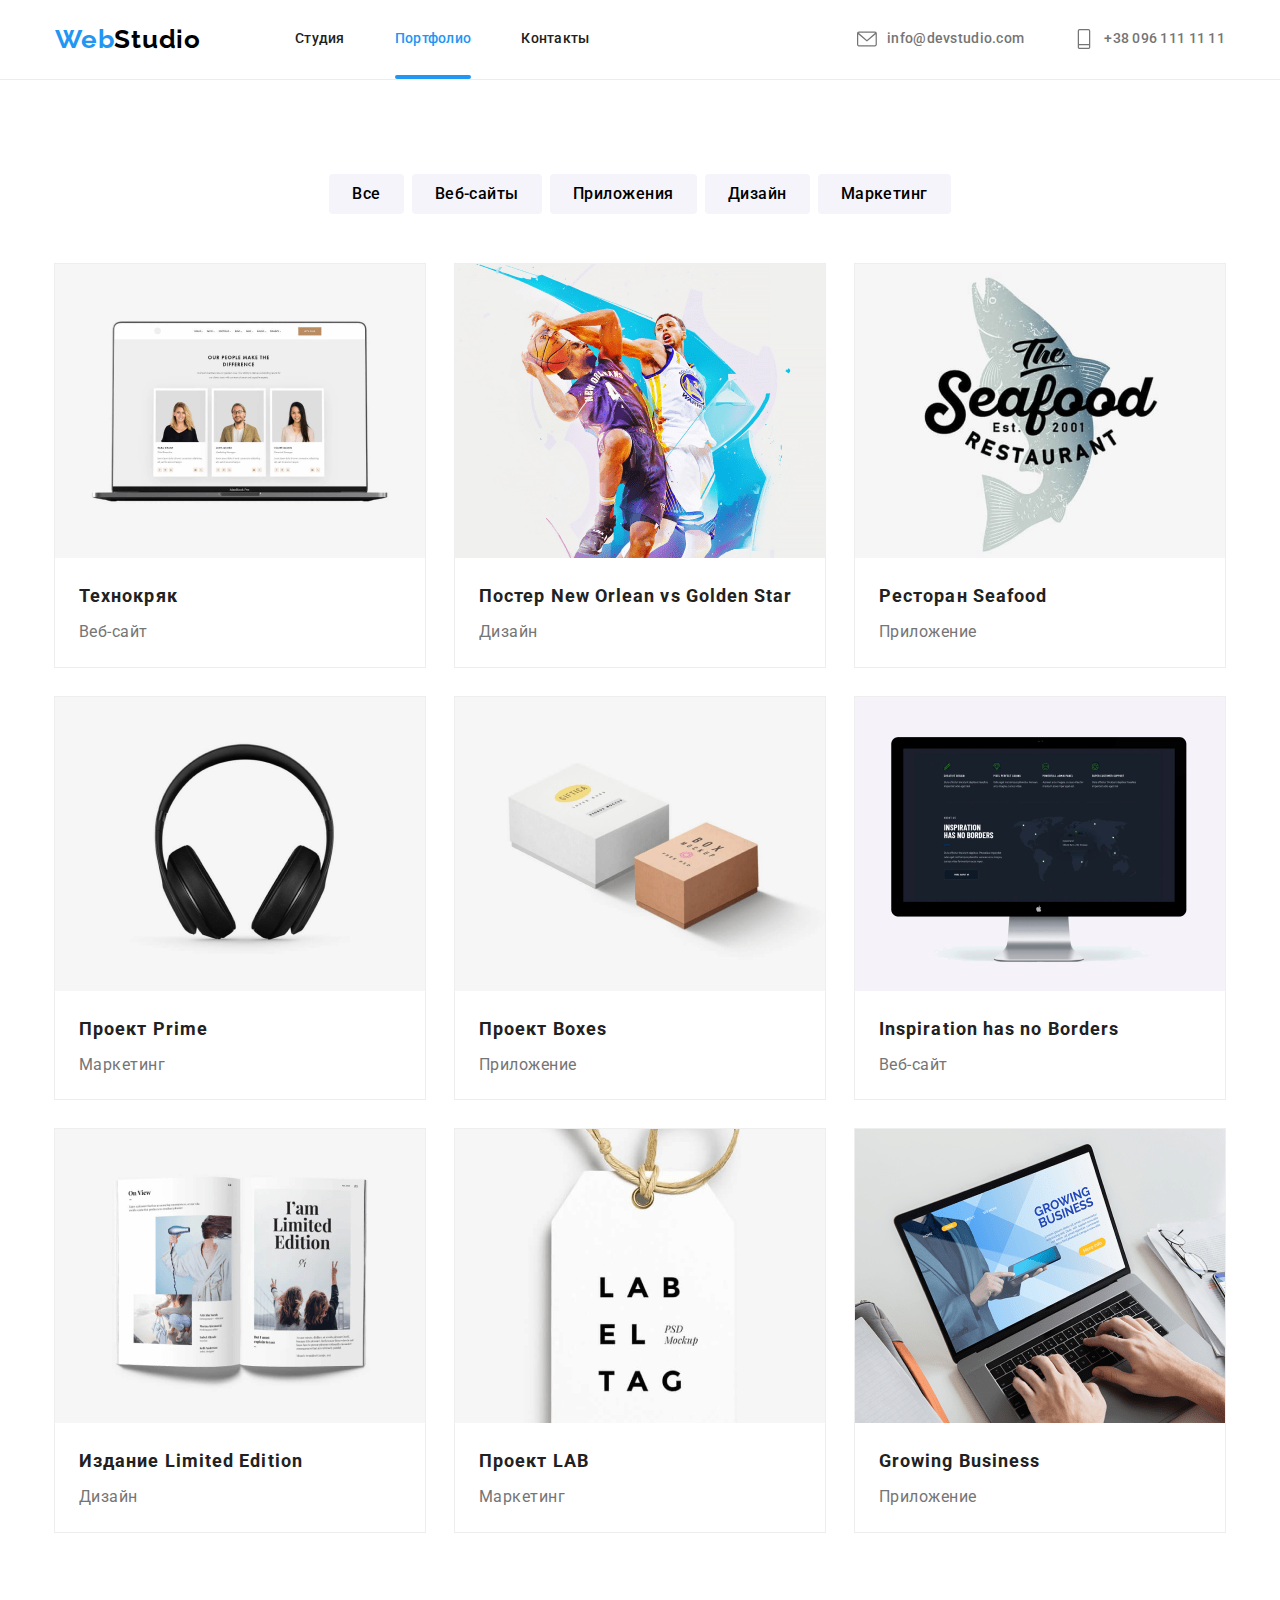
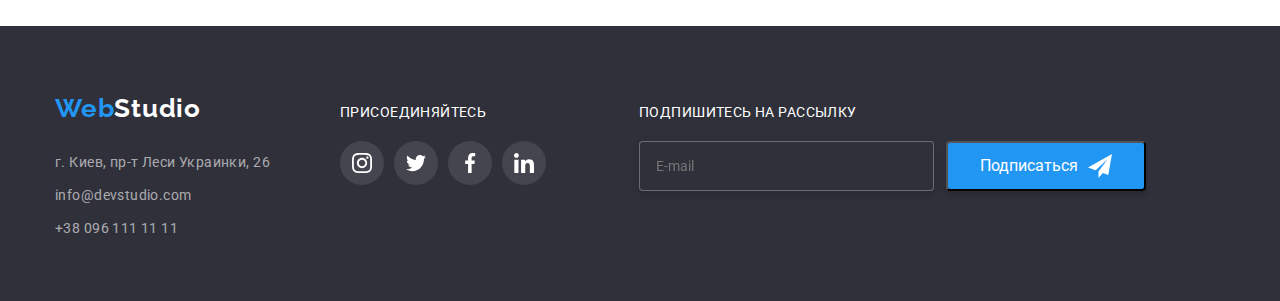
==== portfolio.html @ 21fd7cdb "Initial commit" ====
<!DOCTYPE html>
<html lang="ru">
  <head>
    <meta charset="UTF-8" />
    <meta name="viewport" content="width=device-width, initial-scale=1.0" />
    <title>Portfolio</title>
    <!-- Підключення шрифтів з google -->
    <link rel="preconnect" href="https://fonts.gstatic.com" />
    <link
      href="https://fonts.googleapis.com/css2?family=Raleway:wght@700&family=Roboto:wght@400;500;700;900&display=swap"
      rel="stylesheet"
    />
    <!-- Нормалізуєм стиль браузера за замовчуванням -->
    <link rel="stylesheet" href="./css/modern-normalize.css" />
    <!-- Підключаємо свої стилі -->
    <link rel="stylesheet" type="text/css" href="./css/styles.css" />
  </head>
  <body>
    <!------ HEADER ----------------------------------------------------------------------------->
    <header class="header">
      <div class="container page-nav">
        <!---------- ЛОГОТИП ------------------------------------------------------------------------>

        <!---------- НАВІГАЦІЯ ---------------------------------------------------------------------->

        <nav class="main-nav">
          <a class="logo" href="./index.html" lang="en"
            >Web<span class="logo-color">Studio</span></a
          >
          <ul class="site-nav">
            <li class="site-item">
              <a href="./index.html" class="site-link">Студия</a>
            </li>
            <li class="site-item">
              <a class="site-link active" href="./portfolio.html">Портфолио</a>
            </li>
            <li class="site-item">
              <a class="site-link" href="#__footer__">Контакты</a>
            </li>
          </ul>
        </nav>
        <!---------- КОНТАКТИ ------------------------------------------------------------------------>
        <ul class="contacts">
          <li class="site-item">
            <a class="contacts-item" href="mailto:info@devstudio.com">
              <svg class="contacts-svg">
                <use href="./img/svg/sprite.svg#envelope"></use>
              </svg>
              info@devstudio.com</a
            >
          </li>
          <li class="site-item">
            <a class="contacts-item" href="tel:+380961111111">
              <svg class="contacts-svg">
                <use href="./img/svg/sprite.svg#vector"></use>
              </svg>
              +38 096 111 11 11</a
            >
          </li>
        </ul>
      </div>
    </header>
    <!-------- HEADER ------------------------------------------------------------------------------------->
    <main>
      <section class="section">
        <div class="container">
          <h1 class="visually-hidden">Портфолио</h1>
          <ul class="filters-list-button">
            <li class="filters-item-button"><button type="button" class="button">Все</button></li>
            <li class="filters-item-button">
              <button type="button" class="button">Веб-сайты</button>
            </li>
            <li class="filters-item-button">
              <button type="button" class="button">Приложения</button>
            </li>
            <li class="filters-item-button">
              <button type="button" class="button">Дизайн</button>
            </li>
            <li class="filters-item-button">
              <button type="button" class="button">Маркетинг</button>
            </li>
          </ul>
          <ul class="portfolio-list">
            <li class="portfolio-item">
              <a class="portfolio-link" href="" target="_blank" rel="noreferrer noopener">
                <div class="portfolio-foto">
                  <img src="./img/WebSite.png" alt="Технокряк" width="370" height="294" />
                  <div class="portfolio-thumb">
                    <p class="thumb-text">
                      Технокряк это современная площадка распространения коронавируса. Компании
                      используют эту платформу для цифрового шпионажа и атак на защищённые сервера
                      конкурентов.
                    </p>
                  </div>
                </div>
                <div class="wrap-portfolio">
                  <h2 class="title-portfolio">Технокряк</h2>
                  <p class="portfolio-text">Веб-сайт</p>
                </div>
              </a>
            </li>
            <li class="portfolio-item">
              <a class="portfolio-link" href="" target="_blank" rel="noreferrer noopener">
                <div class="portfolio-foto">
                  <img
                    src="./img/Desing.png"
                    alt="Постер дизайн Новый Орлеан против Голден Стар"
                    width="370"
                    height="294"
                  />
                  <div class="portfolio-thumb">
                    <p class="thumb-text">
                      Технокряк это современная площадка распространения коронавируса. Компании
                      используют эту платформу для цифрового шпионажа и атак на защищённые сервера
                      конкурентов.
                    </p>
                  </div>
                </div>
                <div class="wrap-portfolio">
                  <h2 class="title-portfolio">
                    Постер <span lang="en">New Orlean vs Golden Star</span>
                  </h2>
                  <p class="portfolio-text">Дизайн</p>
                </div>
              </a>
            </li>
            <li class="portfolio-item">
              <a class="portfolio-link" href="" target="_blank" rel="noreferrer noopener">
                <div class="portfolio-foto">
                  <img
                    src="./img/annexes.png"
                    alt="Приложение ресторан морепродукты"
                    width="370"
                    height="294"
                  />
                  <div class="portfolio-thumb">
                    <p class="thumb-text">
                      Технокряк это современная площадка распространения коронавируса. Компании
                      используют эту платформу для цифрового шпионажа и атак на защищённые сервера
                      конкурентов.
                    </p>
                  </div>
                </div>
                <div class="wrap-portfolio">
                  <h2 class="title-portfolio">Ресторан <span lang="en">Seafood</span></h2>
                  <p class="portfolio-text">Приложение</p>
                </div>
              </a>
            </li>
            <li class="portfolio-item">
              <a class="portfolio-link" href="" target="_blank" rel="noreferrer noopener">
                <div class="portfolio-foto">
                  <img src="./img/Marketing.png" alt="Основной проект" width="370" height="294" />
                  <div class="portfolio-thumb">
                    <p class="thumb-text">
                      Технокряк это современная площадка распространения коронавируса. Компании
                      используют эту платформу для цифрового шпионажа и атак на защищённые сервера
                      конкурентов.
                    </p>
                  </div>
                </div>
                <div class="wrap-portfolio">
                  <h2 class="title-portfolio">Проект <span lang="en">Prime</span></h2>
                  <p class="portfolio-text">Маркетинг</p>
                </div>
              </a>
            </li>
            <li class="portfolio-item">
              <a class="portfolio-link" href="" target="_blank" rel="noreferrer noopener">
                <div class="portfolio-foto">
                  <img src="./img/annexes1.png" alt="Проект коробки" width="370" height="294" />
                  <div class="portfolio-thumb">
                    <p class="thumb-text">
                      Технокряк это современная площадка распространения коронавируса. Компании
                      используют эту платформу для цифрового шпионажа и атак на защищённые сервера
                      конкурентов.
                    </p>
                  </div>
                </div>
                <div class="wrap-portfolio">
                  <h2 class="title-portfolio">Проект <span lang="en">Boxes</span></h2>
                  <p class="portfolio-text">Приложение</p>
                </div>
              </a>
            </li>
            <li class="portfolio-item">
              <a class="portfolio-link" href="" target="_blank" rel="noreferrer noopener">
                <div class="portfolio-foto">
                  <img
                    src="./img/WebSite1.png"
                    alt="Inspiration has no Borders"
                    width="370"
                    height="294"
                  />
                  <div class="portfolio-thumb">
                    <p class="thumb-text">
                      Технокряк это современная площадка распространения коронавируса. Компании
                      используют эту платформу для цифрового шпионажа и атак на защищённые сервера
                      конкурентов.
                    </p>
                  </div>
                </div>
                <div class="wrap-portfolio">
                  <h2 class="title-portfolio" lang="en">Inspiration has no Borders</h2>
                  <p class="portfolio-text">Веб-сайт</p>
                </div>
              </a>
            </li>
            <li class="portfolio-item">
              <a class="portfolio-link" href="" target="_blank" rel="noreferrer noopener">
                <div class="portfolio-foto">
                  <img
                    src="./img/Desing1.png"
                    alt="Издание Ограниченный выпуск"
                    width="370"
                    height="294"
                  />
                  <div class="portfolio-thumb">
                    <p class="thumb-text">
                      Технокряк это современная площадка распространения коронавируса. Компании
                      используют эту платформу для цифрового шпионажа и атак на защищённые сервера
                      конкурентов.
                    </p>
                  </div>
                </div>
                <div class="wrap-portfolio">
                  <h2 class="title-portfolio">Издание <span lang="en">Limited Edition</span></h2>
                  <p class="portfolio-text">Дизайн</p>
                </div>
              </a>
            </li>
            <li class="portfolio-item">
              <a class="portfolio-link" href="" target="_blank" rel="noreferrer noopener">
                <div class="portfolio-foto">
                  <img src="./img/Marketing1.png" alt="Проект лаб" width="370" height="294" />
                  <div class="portfolio-thumb">
                    <p class="thumb-text">
                      Технокряк это современная площадка распространения коронавируса. Компании
                      используют эту платформу для цифрового шпионажа и атак на защищённые сервера
                      конкурентов.
                    </p>
                  </div>
                </div>
                <div class="wrap-portfolio">
                  <h2 class="title-portfolio">Проект <span lang="en">LAB</span></h2>
                  <p class="portfolio-text">Маркетинг</p>
                </div>
              </a>
            </li>
            <li class="portfolio-item">
              <a class="portfolio-link" href="" target="_blank" rel="noreferrer noopener">
                <div class="portfolio-foto">
                  <img src="./img/annexes2.png" alt="Растущий бизнес" width="370" height="294" />
                  <div class="portfolio-thumb">
                    <p class="thumb-text">
                      Технокряк это современная площадка распространения коронавируса. Компании
                      используют эту платформу для цифрового шпионажа и атак на защищённые сервера
                      конкурентов.
                    </p>
                  </div>
                </div>
                <div class="wrap-portfolio">
                  <h2 class="title-portfolio" lang="en">Growing Business</h2>
                  <p class="portfolio-text">Приложение</p>
                </div>
              </a>
            </li>
          </ul>
        </div>
      </section>
    </main>
    <!--MAIN ---------------------------------------------------------------------------------------->
    <!--Підвал ---------------------------------------------------------------------------------------->
    <footer class="footer" id="__footer__">
      <div class="footer-box container">
        <div>
          <a class="logo-footer" href="/">Web<span class="logo-footer-color">Studio</span></a>
          <address class="anddres-footer">
            <ul class="footer-list">
              <li class="footer-item">
                <a
                  class="footer-text"
                  href="https://goo.gl/maps/a66LDwwVaXXeTYJA7"
                  target="_blank"
                  rel="noreferrer noopener"
                  >г. Киев, пр-т Леси Украинки, 26</a
                >
              </li>
              <li class="footer-item">
                <a class="footer-text" href="mailto:info@devstudio.com">info@devstudio.com</a>
              </li>
              <li class="footer-item">
                <a class="footer-text" href="tel:+380961111111">+38 096 111 11 11</a>
              </li>
            </ul>
          </address>
        </div>
        <!-- Приєднуйтеся -------------------------------------------------------------------------------->
        <div class="right-box">
          <p class="join-text">присоединяйтесь</p>
          <ul class="join-list">
            <li class="join-item">
              <a class="join-link" href="" target="_blank" rel="noreferrer noopener">
                <svg class="join-svg" width="20" height="20">
                  <use href="./img/svg/sprite.svg#instagram"></use>
                </svg>
              </a>
            </li>
            <li class="join-item">
              <a class="join-link" href="" target="_blank" rel="noreferrer noopener">
                <svg class="join-svg" width="20" height="20">
                  <use href="./img/svg/sprite.svg#twitter"></use>
                </svg>
              </a>
            </li>
            <li class="join-item">
              <a class="join-link" href="" target="_blank" rel="noreferrer noopener">
                <svg class="join-svg" width="20" height="20">
                  <use href="./img/svg/sprite.svg#facebook"></use>
                </svg>
              </a>
            </li>
            <li class="join-item">
              <a class="join-link" href="" target="_blank" rel="noreferrer noopener">
                <svg class="join-svg" width="20" height="20">
                  <use href="./img/svg/sprite.svg#linkedin"></use>
                </svg>
              </a>
            </li>
          </ul>
        </div>
         <div class="form-subscribe">
          <form class="form-subscribe-list js-speaker-form" autocomplete="off">
            <div class="form-subscribe-field form-subscribe-fields">
              <label class="form-subscribe-label join-text" for="mail"
                >Подпишитесь на рассылку</label
              >
              <input
                class="form-subscribe-input"
                tupe="email"
                name="mail"
                id="mail"
                autocomplete="email"
                placeholder="E-mail"
              />
            </div>
            <button class="form-subscribe-button" type="submit">
              Подписаться
              <svg class="form-subscribe-svg" width="24" height="24">
                <use href="./img/svg/sprite.svg#icon-send"></use>
              </svg>
            </button>
          </form>
        </div>
      </div>
    </footer>
      </div>
    </footer>
    <!--Підвал ---------------------------------------------------------------------------------------->
  </body>
</html>
---- css/styles.css ----
:root {
  /* COLOR */
  /* ЛОГОТИП */
  --brand-color: #2196f3;
  --brand-black-color: #000000;
  /* ЗАГОЛОВКИ */
  --secondary-bg-color: #212121;
  /* ПРОСТИЙ ТЕКСТ */
  --primary-text-color: #757575;
  /* БАНЕР */
  --banner-color: #2f303a;
  /**/
  --white-color: #ffffff;
  /*PORTFOLIO BUTTON*/
  --pot-button-color: #f5f4fa;

  --social--color: #afb1b8;

  --cubic: cubic-bezier(0.4, 0, 0.2, 1);
  --t250: 250ms;
}

html {
  scroll-behavior: smooth;
}

body {
  color: var(--primary-text-color);
  background: var(--white-color);

  font-family: 'roboto', sans-serif;
  font-weight: 400;
  font-size: 14px;
  line-height: 1.71;
  letter-spacing: 0.03em;
  margin: 0 auto;
}

/* img робим блочним */
img {
  display: block;
  max-width: 100%;
  height: auto;
}

a {
  /* Забераєм декоративні лінії */
  text-decoration: none;
  display: inline-block;
}

/* Забераєм вид маркера та відступи*/
ul {
  list-style-type: none;
  margin: 0;
  padding: 0;
}

h1,
h2,
h3,
h4,
p {
  margin: 0;
  padding: 0;
}

.container {
  width: 1200px;
  margin: 0 auto;
  padding: 0 15px;
}

.section {
  padding: 94px 0;
}
/*----------------------------------------------------------*/
/*--------------------------HEADER--------------------------*/
/*----------------------------------------------------------*/
.header {
  padding-top: 24px;
  padding-bottom: 24px;
  border-bottom: 1px solid #ececec;
}
/* ЛОГОТИП */
.page-nav {
  display: flex;
  align-items: center;
}

.logo {
  font-family: 'raleway', sans-serif;
  font-weight: 700;
  font-size: 26px;
  line-height: 1.19;
  letter-spacing: 0.03em;
  color: var(--brand-color);
  margin-right: 94px;
}

.logo-color {
  color: var(--brand-black-color);
}

/* НАВІГАЦІЯ */
.main-nav {
  display: flex;
}

.site-nav {
  display: flex;
  align-items: center;
}

.site-nav .site-item:not(:last-child) {
  margin-right: 50px;
}

.site-item {
  position: relative;
}

.site-link {
  display: block;

  color: var(--secondary-bg-color);

  font-weight: 500;
  line-height: 1.14;
  letter-spacing: 0.02em;
  transition: color var(--t250) var(--cubic);
}

.site-link.active::after {
  position: absolute;
  content: '';
  width: 100%;
  height: 4px;
  top: 44px;
  left: 0;

  border-radius: 2px;
  background: var(--brand-color);
}

.site-link:hover,
.site-link:focus {
  color: var(--brand-color);
}

.active {
  color: var(--brand-color);
}

/* КОНТАКТИ */
.contacts {
  display: flex;
  margin-left: auto;
}

.contacts .site-item:not(:last-child) {
  margin-right: 50px;
}

.contacts-item {
  display: flex;
  align-items: center;
  color: var(--primary-text-color);
  fill: var(--primary-text-color);

  font-weight: 500;
  line-height: 1.14;
  letter-spacing: 0.02em;

  transition: color var(--t250) var(--cubic);
}

.contacts-svg {
  width: 20px;
  height: 20px;
  margin-right: 10px;
}

/*  Задаём значения перехода
  -- Властивість--
  transition-property: background-color, transform;
  --Проміжок часу, протягом якого повинен відбутися перехід--
  transition-duration: var(--t250);
  --Швидкість переходу властивості від одного значення до іншого за час--
  transition-timing-function: linear;
  --Затримка, після якої почнеться анімація переходу--
  transition-delay: 500ms;
  */

.contacts-item:hover .contacts-svg,
.contacts-item:focus .contacts-svg {
  animation: contact-animation 2000ms infinite alternate ease-in-out var(--t250);
}

@keyframes contact-animation {
  0% {
    transform: rotateY(0deg);
  }

  100% {
    transform: rotateY(360deg);
  }
}

/*----- HOVER FOCUS ------*/

.contacts-item:hover,
.contacts-item:focus {
  color: var(--brand-color);
  fill: var(--brand-color);
}

/* ---Animation----- */
.backdrop {
  opacity: 1;
  position: fixed;
  top: 0;
  left: 0;
  width: 100%;
  height: 100%;
  background: rgba(0, 0, 0, 0.2);
  transition: opacity var(--t250) var(--cubic), visibility var(--t250) var(--cubic);
}

.backdrop.is-hidden {
  opacity: 0;
  visibility: hidden;
  pointer-events: none;
}

.modal {
  position: absolute;
  top: 50%;
  left: 50%;
  transform: translate(-50%, -50%);
  min-height: 581px;
  min-width: 528px;
  background-color: var(--white-color);
  border-radius: 4px;
  transform: translate(-50%, -50%) scale(1);
  transition: transform var(--t250) var(--cubic);
}

.backdrop.is-hidden .modal {
  transform: translate(-50%, -50%) scale(1.5);
}

.modal-botton {
  position: fixed;
  display: flex;
  align-items: center;
  justify-content: center;
  top: 14px;
  right: 14px;
  width: 30px;
  height: 30px;
  border-radius: 50%;
  border: 1px solid rgba(0, 0, 0, 0.1);
  cursor: pointer;
  transition: transform var(--t250) var(--cubic), background-color var(--t250) var(--cubic);
}

.modal-botton:hover,
.modal-botton:focus {
  transform: scale(1.25);
  border: 1px solid var(--brand-color);
}

.form-modal {
  display: flex;
  align-items: center;
  flex-direction: column;
  justify-content: center;
  padding: 40px;
}

.form-title {
  margin-bottom: 12px;
  font-size: 20px;
  line-height: 1.15;
  letter-spacing: 0.03em;

  color: var(--banner-color);
}

.form-modal-field {
  display: flex;
  flex-direction: column;
  margin-bottom: 10px;
}

.form-modal-input {
  width: 448px;
  height: 40px;
  border: 1px solid rgba(33, 33, 33, 0.2);
  box-sizing: border-box;
  border-radius: 4px;
  outline: none;
}

.comment-modal {
  width: 448px;
  height: 120px;
}

.form-modal-field {
  position: relative;
}

.form-modal-input {
  padding: 12px 11px 11px 28px;
  transition: border var(--t250) var(--cubic);
}

.form-modal-name {
  position: absolute;
  display: inline-block;
  top: 54%;
  left: 2%;
  transition: fill var(--t250) var(--cubic);
}

.form-modal-input:focus {
  border: 1px solid var(--brand-color);
}

.form-modal-input:focus + .form-modal-name {
  fill: var(--brand-color);
}

.form-modal-comment {
  display: flex;
  flex-direction: column;
  margin-bottom: 20px;
}

.comment-modal {
  padding: 12px 16px;
  border: 1px solid rgba(33, 33, 33, 0.2);
  box-sizing: border-box;
  border-radius: 4px;
  outline: none;
  transition: border var(--t250) var(--cubic);
}

.comment-modal:focus {
  border: 1px solid var(--brand-color);
}

.form-checkbox {
  display: flex;
  align-items: center;
  margin-bottom: 30px;
}

.form-checkbox-policy {
  display: inline-block;
  margin-right: 7px;
  width: 16px;
  height: 17px;
  border-color: var(--secondary-bg-color);
  cursor: pointer;
}

.form-checkbox-text {
  font-size: 14px;
  line-height: 1.71;
  letter-spacing: 0.03em;

  color: var(--primary-text-color);
}

.form-checkbox-link {
  color: var(--brand-color);
  text-decoration: underline;
}

.form-button {
  width: 200px;
  height: 50px;
  background-color: var(--brand-color);
  box-shadow: 0px 4px 4px rgba(0, 0, 0, 0.15);
  border-radius: 4px;
  color: var(--white-color);
  cursor: pointer;
  transition: background var(--t250) var(--cubic);
  transition: box-shadow var(--t250) var(--cubic);
}

.form-button:hover {
  background: #188ce8;
  box-shadow: 0px 4px 4px rgba(0, 0, 0, 0.15);
  border-radius: 4px;
}
/*--------------------------HEADER--------------------------*/
/*---------------------------------------------------------*/
/*--------------------------MAIN---------------------------*/
/*-----HERO------*/
.hero {
  background-color: var(--banner-color);
  color: var(--white-color);

  align-items: center;
  border: transparent;
  text-align: center;
  padding-top: 200px;
  padding-bottom: 200px;
}

.hero-img {
  max-width: 1600px;
  height: 600px;
  margin-left: auto;
  margin-right: auto;
  background-image: linear-gradient(rgba(47, 48, 58, 0.4), rgba(47, 48, 58, 0.4)),
    url(../img/hero.jpg);
  background-size: cover;
  background-repeat: no-repeat;
  background-position: center;
}

.hero-title {
  margin-bottom: 30px;

  font-weight: 900;
  line-height: 1.36;
  font-size: 44px;
  letter-spacing: 0.06em;
  text-transform: uppercase;
}

.hero-button {
  display: inline-block;
  padding: 10px 32px;
  box-shadow: 0px 4px 4px rgba(0, 0, 0, 0.15);
  border-radius: 8px;

  font-weight: 700;
  font-size: 16px;
  line-height: 1.87;
  letter-spacing: 0.06em;
  cursor: pointer;

  background-color: var(--brand-color);
  color: var(--white-color);

  transition: background-color var(--t250) var(--cubic);
}

.hero-button:hover,
.hero-button:focus {
  background-color: var(--brand-color);
}

/* ---ОСОБЛИВОСТІ---*/
.visually-hidden {
  position: absolute;
  clip: rect(0 0 0 0);
  width: 1px;
  height: 1px;
  margin: -1px;
}

.features-list {
  display: flex;
}

.features-item:not(:last-child) {
  margin-right: 30px;
}

.features-svg {
  display: flex;
  align-items: center;
  justify-content: center;
  width: 100%;
  height: 120px;
  margin-bottom: 30px;
  background-color: var(--pot-button-color);
  border-radius: 4px;
}

.features-title {
  margin-bottom: 10px;

  font-weight: 700;
  line-height: 1.14;
  text-transform: uppercase;
  color: var(--secondary-bg-color);
}

.features-text {
  color: var(--primary-text-color);
}

/*---ЧИМ МИ ЗАЙМАЄМСЯ---*/
.work-section {
  padding-top: 0;
}

.work-list {
  display: flex;
  justify-content: space-between;
}

.work-item {
  position: relative;
}

.work-label {
  display: flex;
  bottom: 0;
  position: absolute;
  width: 370px;
  height: 70px;
  align-items: center;
  justify-content: center;

  background: rgba(47, 48, 58, 0.8);
}

.work-label-text {
  color: var(--white-color);
}

/*---НАША КОМАНДА---------------------------*/
.section-team {
  font-size: 14px;
  line-height: 1.14;
  text-align: center;
  letter-spacing: 0.03em;
  background: #f5f4fa;
}

.work-title {
  margin-bottom: 35px;

  color: var(--secondary-bg-color);

  font-weight: 700;
  font-size: 36px;
  line-height: 1.16;
  text-align: center;
}

.team-list {
  display: flex;
  flex-wrap: wrap;
  margin-left: -30px;
  margin-top: -30px;
}

.team-item {
  margin-left: 30px;
  margin-top: 30px;

  background: var(--white-color);

  box-shadow: 0px 1px 3px rgba(0, 0, 0, 0.12), 0px 1px 1px rgba(0, 0, 0, 0.14),
    0px 2px 1px rgba(0, 0, 0, 0.2);
  border-radius: 0px 0px 4px 4px;
}

.wrap-team {
  padding-top: 30px;
  padding-bottom: 30px;
}

.team-title {
  margin-bottom: 10px;
  font-weight: 500;
  font-size: 16px;
  line-height: 1.18;
  text-align: center;
  color: var(--secondary-bg-color);
}

.team-text {
  margin-bottom: 16px;

  font-size: 16px;
  line-height: 1.18;
  text-align: center;
  color: var(--primary-text-color);
}

.social-list {
  display: flex;
  justify-content: space-between;
  padding-right: 32px;
  padding-left: 32px;
}

.social-link {
  display: flex;
  width: 44px;
  height: 44px;
  border-radius: 50%;
  justify-content: center;
  align-items: center;
  color: var(--primary-icon-color);
  fill: var(--social--color);
}

/*------Animation-------------------*/
.social-link {
  /*
  transition-property: background-color;
  transition-duration: var(--t250);
  transition-timing-function: var(--cubic);
  transition-delay: 200ms;
  */
  transition: background-color var(--t250) var(--cubic), fill var(--t250) var(--cubic);
}

.social-link:hover,
.social-link:focus {
  background-color: var(--brand-color);
  fill: var(--white-color);
}

/* ---------Постоянные клиенты ------*/
.clients-list {
  display: flex;
  justify-content: space-between;
}

.clients-item {
  cursor: pointer;
}

.clients-link {
  display: flex;
  width: 170px;
  height: 92px;
  justify-content: center;
  align-items: center;
  border: 1px solid var(--social--color);
  box-sizing: border-box;
  border-radius: 4px;
  fill: var(--social--color);
  transition: border-color var(--t250) var(--cubic), fill var(--t250) var(--cubic);
}

.clients-link:hover,
.clients-link:focus {
  border: 1px solid var(--brand-color);
  fill: var(--brand-color);
}
/* ----------------------FOOTER-------------------*/
.footer {
  display: flex;
  padding: 60px 0;

  background-color: var(--banner-color);
}

.footer-box {
  display: flex;
  align-items: baseline;
}

.logo-footer {
  margin-bottom: 20px;

  color: var(--brand-color);

  font-family: Raleway;
  font-weight: bold;
  font-size: 26px;
  line-height: 1, 19;
  letter-spacing: 0.03em;
  cursor: default;
}

.addres-footer {
  font-style: normal;
}

.logo-footer-color {
  color: var(--white-color);
}

.footer-text {
  color: rgba(255, 255, 255, 0.6);

  line-height: 1.71;
  letter-spacing: 0.03em;
  font-style: normal;
  cursor: pointer;
  transition: color var(--t250) var(--cubic);
}

.footer-item {
  margin-bottom: 9px;
}

.footer-item:nth-child(3n) {
  margin-bottom: 0;
}

.footer-text:hover,
.footer-text:focus {
  color: var(--white-color);
}
/*---Приєднуйтеся -----*/
.right-box {
  margin-left: 70px;
}

.join-text {
  margin-bottom: 20px;
  color: var(--white-color);

  font-size: 14px;
  line-height: 1.14;
  letter-spacing: 0.03em;
  text-transform: uppercase;
}

.join-list {
  display: flex;
  justify-content: space-between;
}

.join-link {
  display: flex;
  width: 44px;
  height: 44px;
  cursor: pointer;

  border-radius: 50%;
  justify-content: center;
  align-items: center;
  fill: var(--white-color);
  background: rgba(255, 255, 255, 0.1);

  transition: background-color var(--t250) var(--cubic);
}

.join-item {
  margin-right: 10px;
}

.join-item:nth-child(4n) {
  margin-right: 0;
}

.join-link:hover,
.join-link:focus {
  background-color: var(--brand-color);
}
/*-------- FORM ------------*/
.form-subscribe {
  margin-left: 93px;
}

.form-subscribe-list {
  display: flex;
  align-items: flex-end;
}

.form-subscribe-field {
  display: flex;
  flex-direction: column;
}

.form-subscribe-field input {
  padding-left: 16px;
  padding-top: 15px;
  padding-bottom: 15px;
}

.form-subscribe-input {
  width: 295px;
  height: 50px;
  margin-right: 12px;

  border: 1px solid rgba(255, 255, 255, 0.3);
  box-sizing: border-box;
  filter: drop-shadow(0px 4px 4px rgba(0, 0, 0, 0.15));
  border-radius: 4px;
  background-color: var(--banner-color);
}

.form-subscribe-label input::placeholder {
  font-size: 16px;
  line-height: 1.25;

  color: rgba(255, 255, 255, 0.6);
}

.form-subscribe-button {
  display: flex;
  align-items: center;
  justify-content: center;
  width: 200px;
  height: 50px;
  cursor: pointer;

  font-size: 16px;
  line-height: 1.87;

  background: #2196f3;
  box-shadow: 0px 4px 4px rgba(0, 0, 0, 0.15);
  border-radius: 4px;
  color: var(--white-color);
}

.form-subscribe-svg {
  margin-left: 10px;
  fill: var(--white-color);
}
/*-------------------------------------------------*/
/* -------------------PORTFOLIO--------------------*/
/*-------------------------------------------------*/
/*----- MAIТN-------------------------------------*/
.filters-list-button {
  display: flex;
  margin-bottom: 50px;
  justify-content: center;
}

.filters-item-button:not(:last-child) {
  margin-right: 8px;
}
.button {
  display: inline-block;
  padding: 6px 22px;
  border: 1px solid transparent;
  border-radius: 4px;

  background-color: var(--pot-button-color);

  text-align: center;
  font-weight: 500;
  font-size: 16px;
  line-height: 1.62;
  letter-spacing: 0.03em;
  cursor: pointer;

  transition: background-color var(--t250) var(--cubic), color var(--t250) var(--cubic);
}

.button:hover,
.button:focus {
  background-color: var(--brand-color);
  color: var(--white-color);
  box-shadow: 0px 3px 1px rgba(0, 0, 0, 0.1), 0px 1px 2px rgba(0, 0, 0, 0.08),
    0px 2px 2px rgba(0, 0, 0, 0.12);
  border-radius: 4px;
}

.portfolio-list {
  display: flex;
  flex-wrap: wrap;
  margin-left: -30px;
  margin-top: -30px;
}

.portfolio-item {
  margin-left: 30px;
  margin-top: 30px;
  outline: 1px solid #eeeeee;
}

.portfolio-link {
  display: flex;
  flex-direction: column;
}

.portfolio-thumb:hover,
.portfolio-thumb:focus {
  opacity: 1;
}

.portfolio-foto {
  position: relative;
  overflow: hidden;
}

.portfolio-thumb {
  display: inline-block;
  content: '';

  position: absolute;
  top: 0;
  left: 0;
  width: 100%;
  height: 100%;

  background: rgba(33, 150, 243, 0.9);
  transform: translateY(100%);
  transition: transform var(--t250) var(--cubic);
}

.portfolio-link:hover .portfolio-thumb,
.portfolio-link:focus .portfolio-thumb {
  transform: translateY(0);
}

.thumb-text {
  padding: 63px 24px;
  font-family: Roboto;
  font-style: normal;
  font-weight: normal;
  font-size: 18px;
  line-height: 1.56;
  letter-spacing: 0.03em;

  color: var(--white-color);

  opacity: 0;
  transition: opacity var(--t250) var(--cubic), box-shadow var(--t250) var(--cubic);
}

.portfolio-link:hover .thumb-text,
.portfolio-link:focus .thumb-text {
  opacity: 1;
}

.portfolio-link:hover,
.portfolio-link:focus {
  outline: 1px solid #eeeeee;
  box-sizing: border-box;
  box-shadow: 0px 1px 1px rgba(0, 0, 0, 0.12), 0px 4px 4px rgba(0, 0, 0, 0.06),
    1px 4px 6px rgba(0, 0, 0, 0.16);
}

.wrap-portfolio {
  padding: 20px 24px;
}
.title-portfolio {
  margin-bottom: 4px;

  color: var(--secondary-bg-color);

  font-weight: 700;
  font-size: 18px;
  line-height: 2;
  letter-spacing: 0.06em;
}

.portfolio-text {
  color: var(--primary-text-color);

  font-size: 16px;
  line-height: 1.8;
  letter-spacing: 0.03em;
}
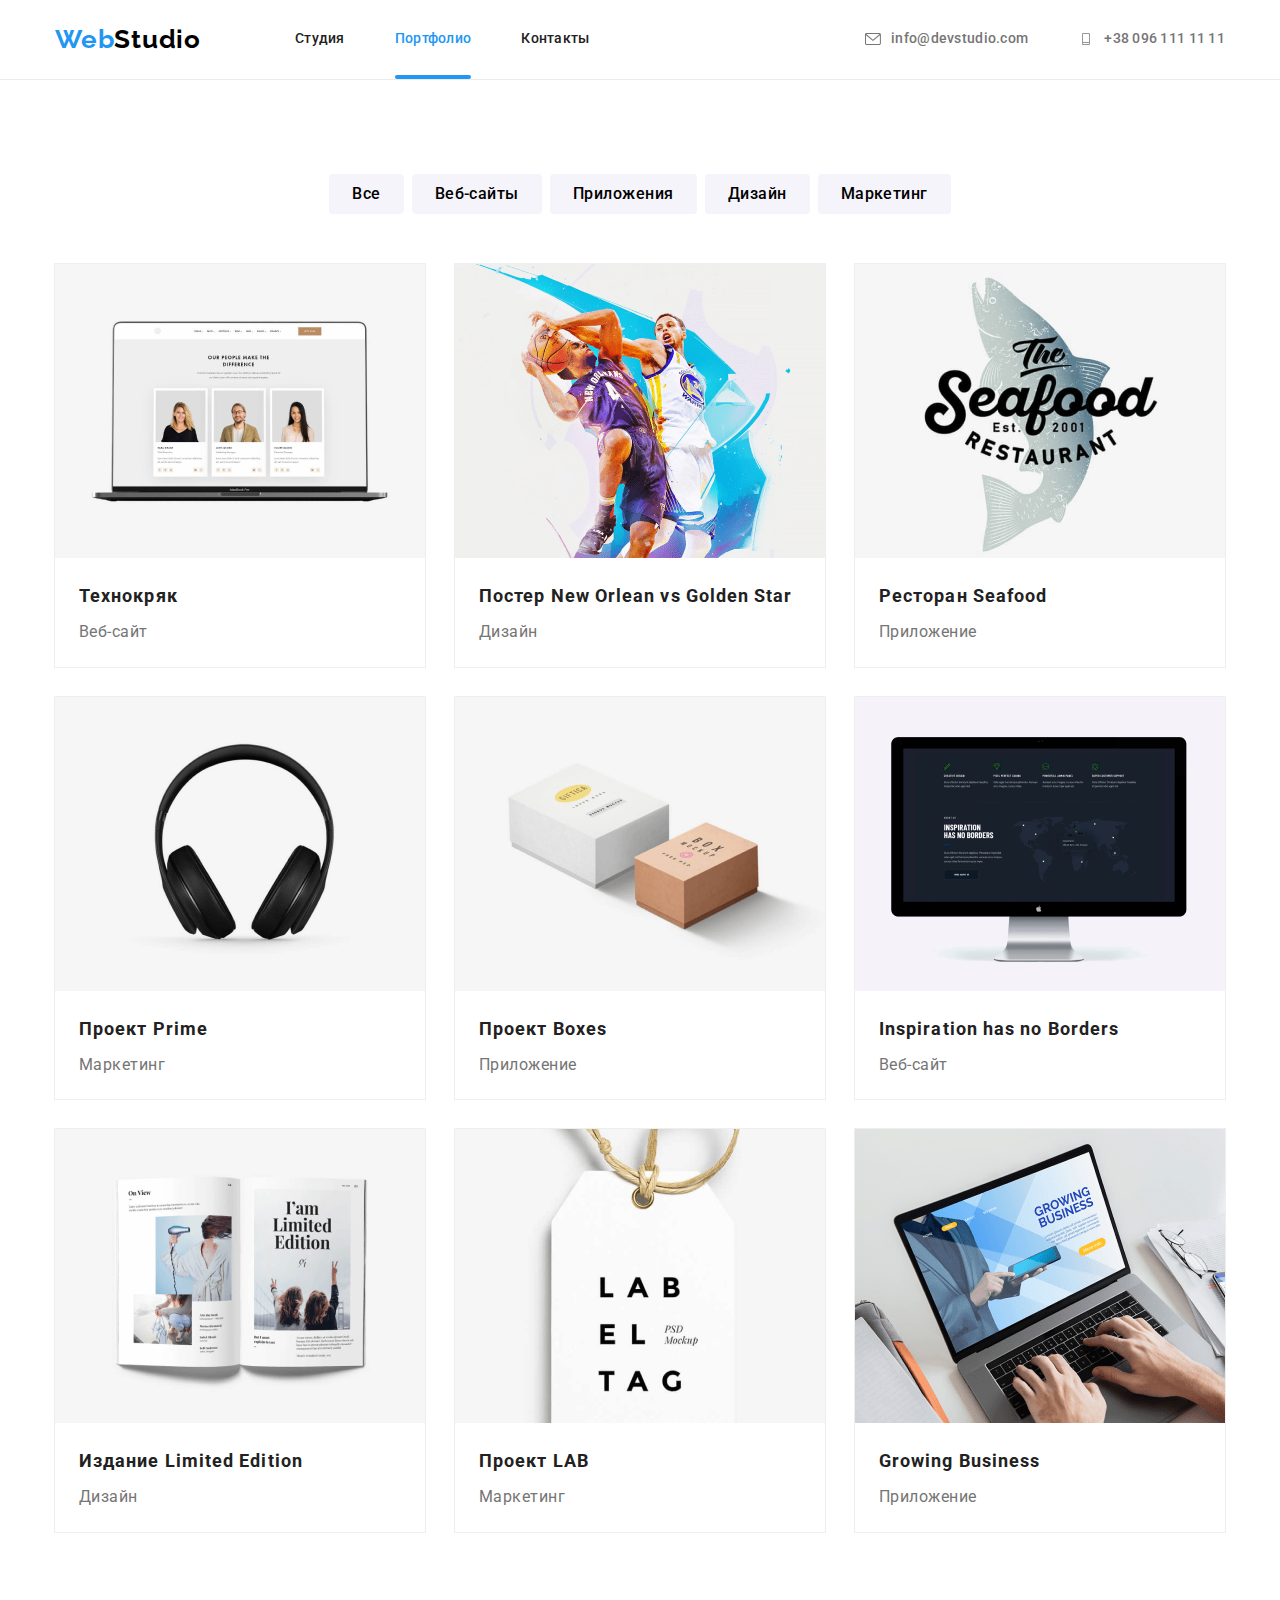
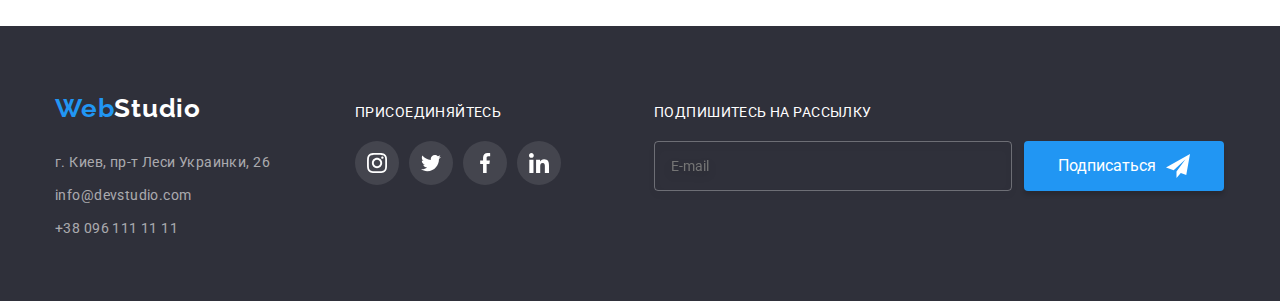
==== commit eee4ea59: "add + fixsed" ====
--- a/portfolio.html
+++ b/portfolio.html
@@ -43,7 +43,7 @@
         <ul class="contacts">
           <li class="site-item">
             <a class="contacts-item" href="mailto:info@devstudio.com">
-              <svg class="contacts-svg">
+              <svg class="contacts-svg" width="16" height="12">
                 <use href="./img/svg/sprite.svg#envelope"></use>
               </svg>
               info@devstudio.com</a
@@ -51,7 +51,7 @@
           </li>
           <li class="site-item">
             <a class="contacts-item" href="tel:+380961111111">
-              <svg class="contacts-svg">
+              <svg class="contacts-svg" width="16" height="12">
                 <use href="./img/svg/sprite.svg#vector"></use>
               </svg>
               +38 096 111 11 11</a
@@ -329,7 +329,7 @@
             </li>
           </ul>
         </div>
-         <div class="form-subscribe">
+        <div class="form-subscribe">
           <form class="form-subscribe-list js-speaker-form" autocomplete="off">
             <div class="form-subscribe-field form-subscribe-fields">
               <label class="form-subscribe-label join-text" for="mail"
@@ -354,8 +354,6 @@
         </div>
       </div>
     </footer>
-      </div>
-    </footer>
     <!--Підвал ---------------------------------------------------------------------------------------->
   </body>
 </html>
--- a/css/styles.css
+++ b/css/styles.css
@@ -176,21 +176,8 @@
 }
 
 .contacts-svg {
-  width: 20px;
-  height: 20px;
   margin-right: 10px;
 }
-
-/*  Задаём значения перехода
-  -- Властивість--
-  transition-property: background-color, transform;
-  --Проміжок часу, протягом якого повинен відбутися перехід--
-  transition-duration: var(--t250);
-  --Швидкість переходу властивості від одного значення до іншого за час--
-  transition-timing-function: linear;
-  --Затримка, після якої почнеться анімація переходу--
-  transition-delay: 500ms;
-  */
 
 .contacts-item:hover .contacts-svg,
 .contacts-item:focus .contacts-svg {
@@ -262,6 +249,7 @@
   border-radius: 50%;
   border: 1px solid rgba(0, 0, 0, 0.1);
   cursor: pointer;
+  background-color: transparent;
   transition: transform var(--t250) var(--cubic), background-color var(--t250) var(--cubic);
 }
 
@@ -292,6 +280,14 @@
   display: flex;
   flex-direction: column;
   margin-bottom: 10px;
+}
+
+.form-modal-label {
+  margin-bottom: 4px;
+  font-size: 12px;
+  line-height: 1.16;
+  letter-spacing: 0.01em;
+  color: var(--primary-text-color);
 }
 
 .form-modal-input {
@@ -320,7 +316,7 @@
 .form-modal-name {
   position: absolute;
   display: inline-block;
-  top: 54%;
+  top: 50%;
   left: 2%;
   transition: fill var(--t250) var(--cubic);
 }
@@ -348,26 +344,21 @@
   transition: border var(--t250) var(--cubic);
 }
 
+.comment-modal::placeholder {
+  font-size: 12px;
+  line-height: 1.61;
+  letter-spacing: 0.01em;
+
+  color: rgba(117, 117, 117, 0.5);
+}
+
 .comment-modal:focus {
   border: 1px solid var(--brand-color);
 }
 
 .form-checkbox {
-  display: flex;
-  align-items: center;
   margin-bottom: 30px;
-}
-
-.form-checkbox-policy {
-  display: inline-block;
-  margin-right: 7px;
-  width: 16px;
-  height: 17px;
-  border-color: var(--secondary-bg-color);
-  cursor: pointer;
-}
-
-.form-checkbox-text {
+
   font-size: 14px;
   line-height: 1.71;
   letter-spacing: 0.03em;
@@ -375,7 +366,41 @@
   color: var(--primary-text-color);
 }
 
+.form-checkbox-label {
+  display: flex;
+  align-items: center;
+  justify-content: center;
+}
+
+.form-checkbox-policy {
+  -webkit-appearance: none;
+  -moz-appearance: none;
+  appearance: none;
+
+  position: absolute;
+}
+
+.form-checkbox-icon {
+  display: inline-block;
+  width: 16px;
+  height: 15px;
+  margin-right: 7px;
+
+  cursor: pointer;
+  border: 1px solid var(--secondary-bg-color);
+  border-radius: 4px;
+}
+
+.form-checkbox-policy:checked + .form-checkbox-icon {
+  border-color: transparent;
+  background-color: var(--brand-color);
+  background-image: url(../img/icon-check.svg);
+  background-size: contain;
+  background-origin: padding-box;
+}
+
 .form-checkbox-link {
+  margin-left: 3px;
   color: var(--brand-color);
   text-decoration: underline;
 }
@@ -383,6 +408,7 @@
 .form-button {
   width: 200px;
   height: 50px;
+  border: transparent;
   background-color: var(--brand-color);
   box-shadow: 0px 4px 4px rgba(0, 0, 0, 0.15);
   border-radius: 4px;
@@ -710,7 +736,7 @@
 }
 /*---Приєднуйтеся -----*/
 .right-box {
-  margin-left: 70px;
+  margin-left: 85px;
 }
 
 .join-text {
@@ -777,15 +803,15 @@
 }
 
 .form-subscribe-input {
-  width: 295px;
+  width: 358px;
   height: 50px;
-  margin-right: 12px;
-
+  color: rgba(255, 255, 255, 0.6);
   border: 1px solid rgba(255, 255, 255, 0.3);
   box-sizing: border-box;
   filter: drop-shadow(0px 4px 4px rgba(0, 0, 0, 0.15));
   border-radius: 4px;
-  background-color: var(--banner-color);
+  background-color: transparent;
+  outline: none;
 }
 
 .form-subscribe-label input::placeholder {
@@ -793,6 +819,10 @@
   line-height: 1.25;
 
   color: rgba(255, 255, 255, 0.6);
+}
+
+.form-subscribe-input:focus {
+  border: 1px solid var(--brand-color);
 }
 
 .form-subscribe-button {
@@ -802,10 +832,12 @@
   width: 200px;
   height: 50px;
   cursor: pointer;
+  margin-left: 12px;
 
   font-size: 16px;
   line-height: 1.87;
 
+  border: transparent;
   background: #2196f3;
   box-shadow: 0px 4px 4px rgba(0, 0, 0, 0.15);
   border-radius: 4px;
